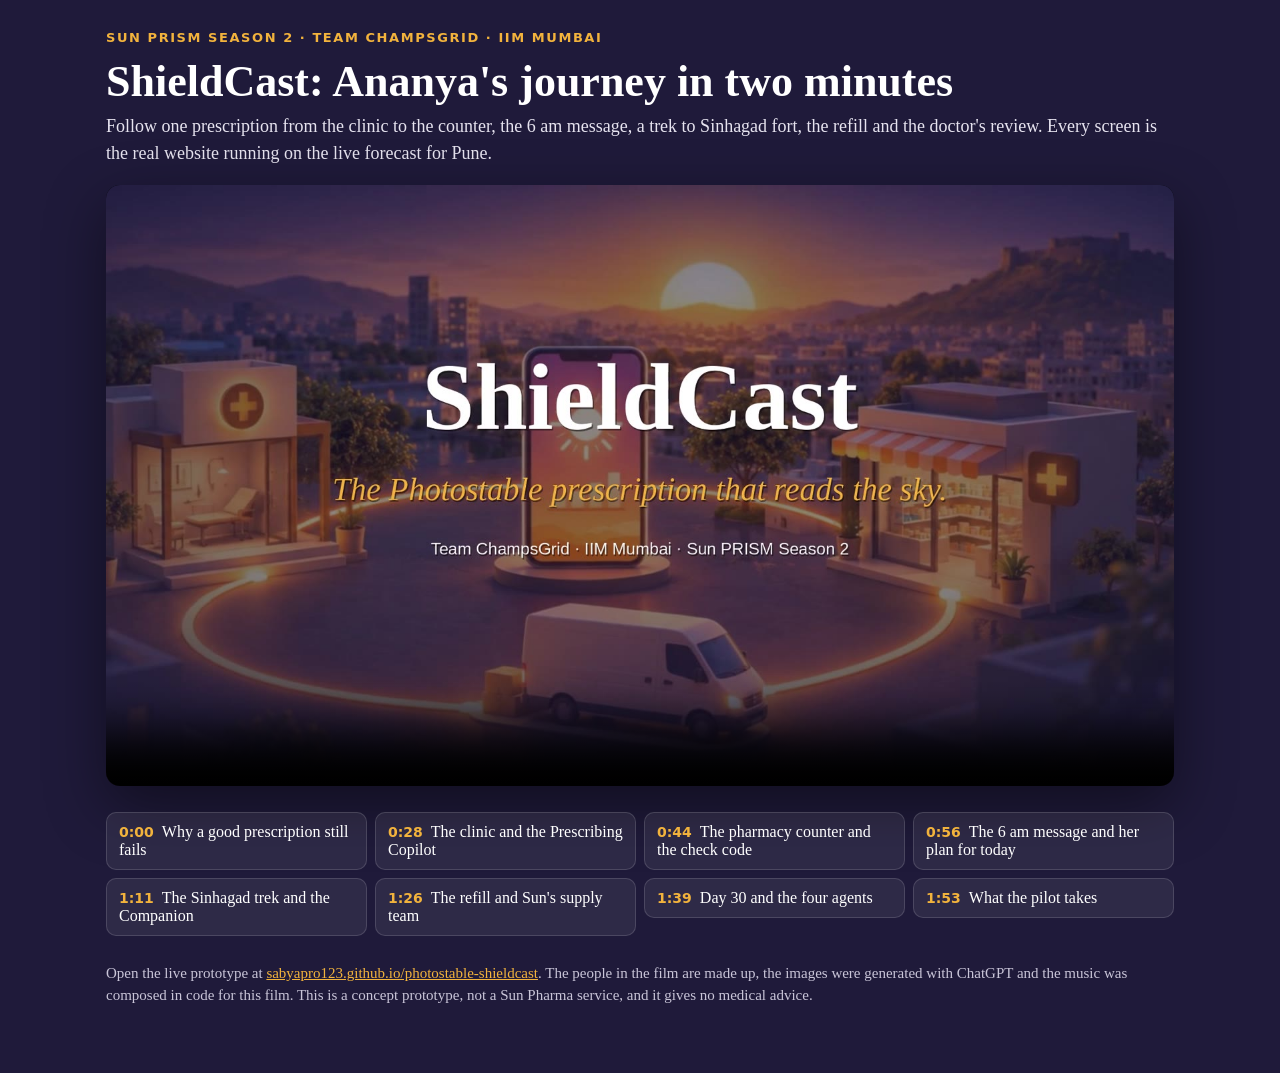
==== film.html @ 164f65a8 "Add the two-minute ShieldCast film page with captions Co-Authored-By: Claude Opus 5.5 <noreply@anthr" ====
<!doctype html>
<html lang="en">
<head>
<meta charset="utf-8">
<meta name="viewport" content="width=device-width, initial-scale=1">
<title>ShieldCast film</title>
<meta name="description" content="A two-minute film of Ananya's journey with ShieldCast, the Photostable prescription that reads the sky.">
<style>
  :root { --ink: #1F1A3A; --orange: #E0701A; --amber: #F2B33D; --paper: #F4F1F8; --muted: #6B6680; }
  * { box-sizing: border-box; }
  body { margin: 0; background: var(--ink); color: #fff; font-family: "Times New Roman", Times, serif; }
  main { max-width: 1100px; margin: 0 auto; padding: 28px 16px 48px; }
  .eyebrow { color: var(--amber); font: 700 13px/1 system-ui, sans-serif; letter-spacing: .12em; text-transform: uppercase; }
  h1 { font-size: clamp(28px, 4vw, 44px); margin: 10px 0 6px; }
  p { color: #E6E3EF; font-size: 18px; line-height: 1.5; margin: 0 0 18px; }
  video { width: 100%; border-radius: 14px; background: #000; box-shadow: 0 20px 60px rgba(0,0,0,.45); }
  ol { list-style: none; padding: 0; margin: 22px 0 0; display: grid; grid-template-columns: repeat(auto-fill, minmax(240px, 1fr)); gap: 8px; }
  ol button { width: 100%; text-align: left; font: inherit; font-size: 16px; color: #fff; background: rgba(255,255,255,.07); border: 1px solid rgba(255,255,255,.14); border-radius: 10px; padding: 10px 12px; cursor: pointer; }
  ol button:hover, ol button:focus-visible { border-color: var(--amber); outline: none; }
  ol b { color: var(--amber); margin-right: 8px; font-family: system-ui, sans-serif; font-size: 14px; }
  a { color: var(--amber); }
  .foot { margin-top: 26px; font-size: 15px; color: #C9C5D8; }
</style>
</head>
<body>
<main>
  <span class="eyebrow">Sun PRISM Season 2 · Team ChampsGrid · IIM Mumbai</span>
  <h1>ShieldCast: Ananya's journey in two minutes</h1>
  <p>Follow one prescription from the clinic to the counter, the 6 am message, a trek to Sinhagad fort, the refill and the doctor's review. Every screen is the real website running on the live forecast for Pune.</p>
  <video id="film" controls playsinline preload="metadata" poster="media/shieldcast-poster.jpg">
    <source src="media/shieldcast-film.mp4" type="video/mp4">
    <track kind="captions" src="media/shieldcast-film.vtt" srclang="en" label="English" default>
    Your browser cannot play this video. <a href="media/shieldcast-film.mp4">Download the film</a>.
  </video>
  <ol id="chapters"></ol>
  <p class="foot">Open the live prototype at <a href="./">sabyapro123.github.io/photostable-shieldcast</a>. The people in the film are made up, the images were generated with ChatGPT and the music was composed in code for this film. This is a concept prototype, not a Sun Pharma service, and it gives no medical advice.</p>
</main>
<script>
  const chapters = [[0, "Why a good prescription still fails"], [28, "The clinic and the Prescribing Copilot"], [44, "The pharmacy counter and the check code"], [56, "The 6 am message and her plan for today"], [71, "The Sinhagad trek and the Companion"], [86, "The refill and Sun's supply team"], [99, "Day 30 and the four agents"], [113, "What the pilot takes"]];
  const v = document.getElementById("film"), ol = document.getElementById("chapters");
  const fmt = (t) => Math.floor(t / 60) + ":" + String(t % 60).padStart(2, "0");
  chapters.forEach(([t, name]) => {
    const li = document.createElement("li"), b = document.createElement("button");
    b.type = "button"; b.innerHTML = "<b>" + fmt(t) + "</b>" + name;
    b.addEventListener("click", () => { v.currentTime = t; v.play().catch(() => {}); });
    li.appendChild(b); ol.appendChild(li);
  });
</script>
</body>
</html>
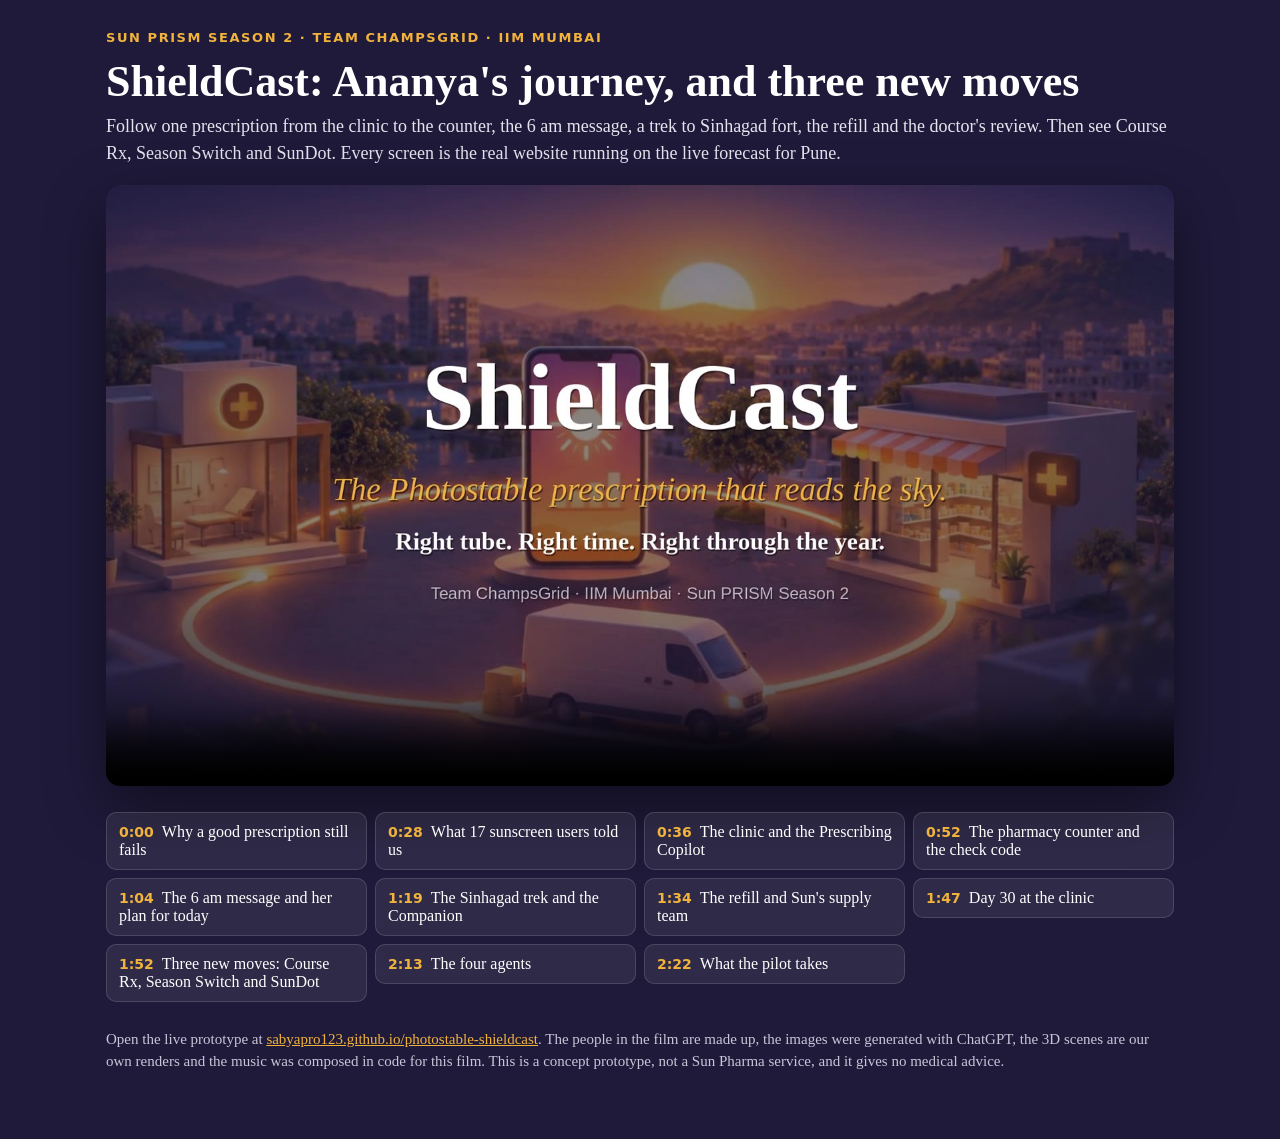
==== commit 1974704c: "Add the real survey of 17 users, a share button and the new film Co-Authored-By: Claude Fable 5.2 <n" ====
--- a/film.html
+++ b/film.html
@@ -4,7 +4,7 @@
 <meta charset="utf-8">
 <meta name="viewport" content="width=device-width, initial-scale=1">
 <title>ShieldCast film</title>
-<meta name="description" content="A two-minute film of Ananya's journey with ShieldCast, the Photostable prescription that reads the sky.">
+<meta name="description" content="A short film of Ananya's journey with ShieldCast, the Photostable prescription that reads the sky.">
 <style>
   :root { --ink: #1F1A3A; --orange: #E0701A; --amber: #F2B33D; --paper: #F4F1F8; --muted: #6B6680; }
   * { box-sizing: border-box; }
@@ -25,18 +25,18 @@
 <body>
 <main>
   <span class="eyebrow">Sun PRISM Season 2 · Team ChampsGrid · IIM Mumbai</span>
-  <h1>ShieldCast: Ananya's journey in two minutes</h1>
-  <p>Follow one prescription from the clinic to the counter, the 6 am message, a trek to Sinhagad fort, the refill and the doctor's review. Every screen is the real website running on the live forecast for Pune.</p>
+  <h1>ShieldCast: Ananya's journey, and three new moves</h1>
+  <p>Follow one prescription from the clinic to the counter, the 6 am message, a trek to Sinhagad fort, the refill and the doctor's review. Then see Course Rx, Season Switch and SunDot. Every screen is the real website running on the live forecast for Pune.</p>
   <video id="film" controls playsinline preload="metadata" poster="media/shieldcast-poster.jpg">
     <source src="media/shieldcast-film.mp4" type="video/mp4">
     <track kind="captions" src="media/shieldcast-film.vtt" srclang="en" label="English" default>
     Your browser cannot play this video. <a href="media/shieldcast-film.mp4">Download the film</a>.
   </video>
   <ol id="chapters"></ol>
-  <p class="foot">Open the live prototype at <a href="./">sabyapro123.github.io/photostable-shieldcast</a>. The people in the film are made up, the images were generated with ChatGPT and the music was composed in code for this film. This is a concept prototype, not a Sun Pharma service, and it gives no medical advice.</p>
+  <p class="foot">Open the live prototype at <a href="./">sabyapro123.github.io/photostable-shieldcast</a>. The people in the film are made up, the images were generated with ChatGPT, the 3D scenes are our own renders and the music was composed in code for this film. This is a concept prototype, not a Sun Pharma service, and it gives no medical advice.</p>
 </main>
 <script>
-  const chapters = [[0, "Why a good prescription still fails"], [28, "The clinic and the Prescribing Copilot"], [44, "The pharmacy counter and the check code"], [56, "The 6 am message and her plan for today"], [71, "The Sinhagad trek and the Companion"], [86, "The refill and Sun's supply team"], [99, "Day 30 and the four agents"], [113, "What the pilot takes"]];
+  const chapters = [[0, "Why a good prescription still fails"], [28, "What 17 sunscreen users told us"], [36, "The clinic and the Prescribing Copilot"], [52, "The pharmacy counter and the check code"], [64, "The 6 am message and her plan for today"], [79, "The Sinhagad trek and the Companion"], [94, "The refill and Sun's supply team"], [107, "Day 30 at the clinic"], [112, "Three new moves: Course Rx, Season Switch and SunDot"], [133, "The four agents"], [142, "What the pilot takes"]];
   const v = document.getElementById("film"), ol = document.getElementById("chapters");
   const fmt = (t) => Math.floor(t / 60) + ":" + String(t % 60).padStart(2, "0");
   chapters.forEach(([t, name]) => {
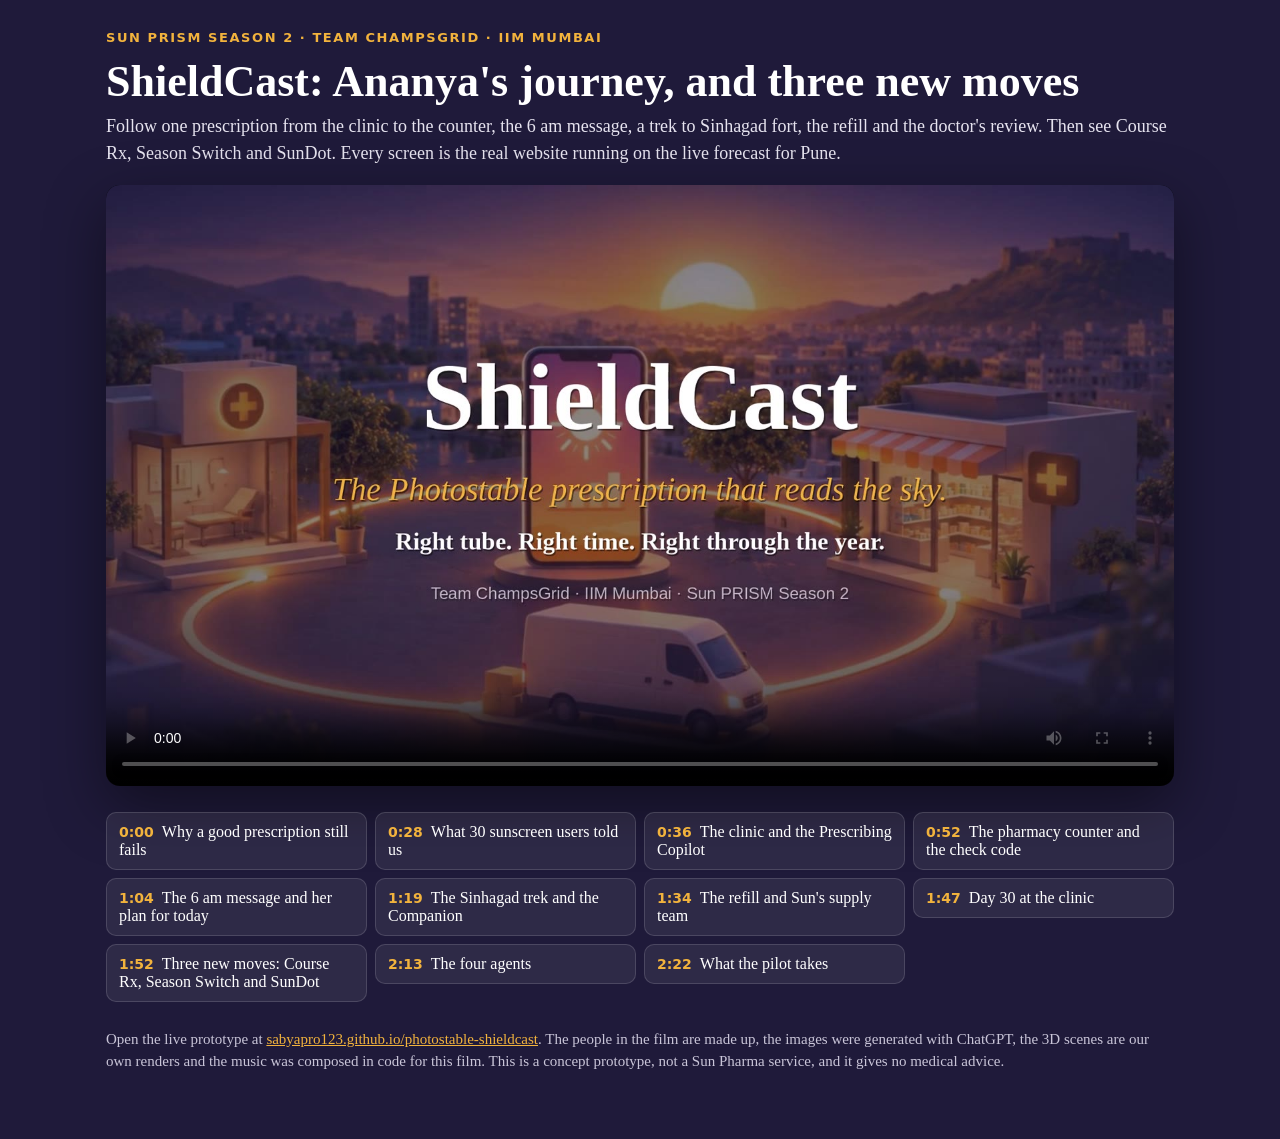
==== commit bcff988e: "One ShieldCast app with four roles, the 30-response survey and published evidence Co-Authored-By: Cl" ====
--- a/film.html
+++ b/film.html
@@ -36,7 +36,7 @@
   <p class="foot">Open the live prototype at <a href="./">sabyapro123.github.io/photostable-shieldcast</a>. The people in the film are made up, the images were generated with ChatGPT, the 3D scenes are our own renders and the music was composed in code for this film. This is a concept prototype, not a Sun Pharma service, and it gives no medical advice.</p>
 </main>
 <script>
-  const chapters = [[0, "Why a good prescription still fails"], [28, "What 17 sunscreen users told us"], [36, "The clinic and the Prescribing Copilot"], [52, "The pharmacy counter and the check code"], [64, "The 6 am message and her plan for today"], [79, "The Sinhagad trek and the Companion"], [94, "The refill and Sun's supply team"], [107, "Day 30 at the clinic"], [112, "Three new moves: Course Rx, Season Switch and SunDot"], [133, "The four agents"], [142, "What the pilot takes"]];
+  const chapters = [[0, "Why a good prescription still fails"], [28, "What 30 sunscreen users told us"], [36, "The clinic and the Prescribing Copilot"], [52, "The pharmacy counter and the check code"], [64, "The 6 am message and her plan for today"], [79, "The Sinhagad trek and the Companion"], [94, "The refill and Sun's supply team"], [107, "Day 30 at the clinic"], [112, "Three new moves: Course Rx, Season Switch and SunDot"], [133, "The four agents"], [142, "What the pilot takes"]];
   const v = document.getElementById("film"), ol = document.getElementById("chapters");
   const fmt = (t) => Math.floor(t / 60) + ":" + String(t % 60).padStart(2, "0");
   chapters.forEach(([t, name]) => {
